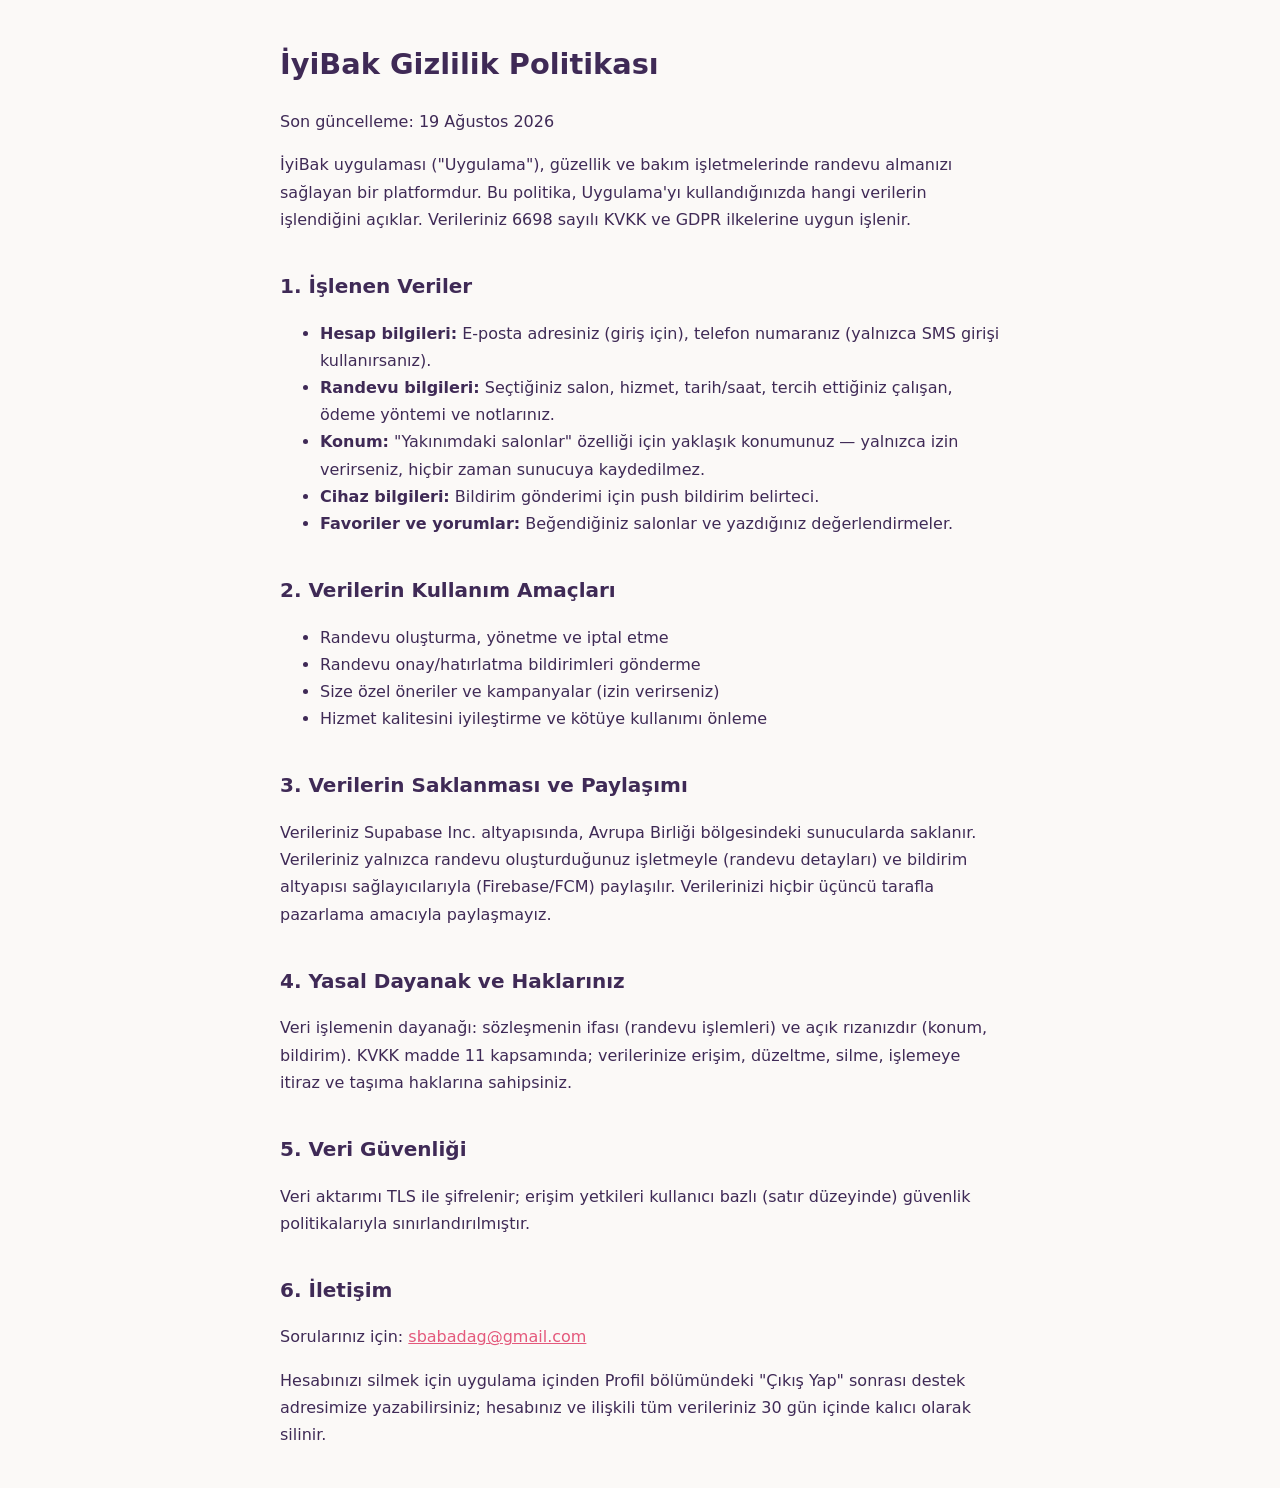
==== index.html @ 0dea0f05 "Gizlilik politikası" ====
<!doctype html>
<html lang="tr">
<head>
<meta charset="utf-8">
<meta name="viewport" content="width=device-width, initial-scale=1">
<title>İyiBak — Gizlilik Politikası</title>
<style>
body{font-family:system-ui,-apple-system,'Segoe UI',Roboto,sans-serif;max-width:720px;margin:40px auto;padding:0 20px;line-height:1.7;color:#3F2A56;background:#FBF9F7}
h1{font-size:1.8em}h2{font-size:1.25em;margin-top:1.8em}code{background:#f0ece6;padding:2px 6px;border-radius:4px}
a{color:#E4597C}
</style>
</head>
<body>
<h1>İyiBak Gizlilik Politikası</h1>
<p>Son güncelleme: 19 Ağustos 2026</p>
<p>İyiBak uygulaması ("Uygulama"), güzellik ve bakım işletmelerinde randevu almanızı sağlayan bir platformdur. Bu politika, Uygulama'yı kullandığınızda hangi verilerin işlendiğini açıklar. Verileriniz 6698 sayılı KVKK ve GDPR ilkelerine uygun işlenir.</p>

<h2>1. İşlenen Veriler</h2>
<ul>
<li><strong>Hesap bilgileri:</strong> E-posta adresiniz (giriş için), telefon numaranız (yalnızca SMS girişi kullanırsanız).</li>
<li><strong>Randevu bilgileri:</strong> Seçtiğiniz salon, hizmet, tarih/saat, tercih ettiğiniz çalışan, ödeme yöntemi ve notlarınız.</li>
<li><strong>Konum:</strong> "Yakınımdaki salonlar" özelliği için yaklaşık konumunuz — yalnızca izin verirseniz, hiçbir zaman sunucuya kaydedilmez.</li>
<li><strong>Cihaz bilgileri:</strong> Bildirim gönderimi için push bildirim belirteci.</li>
<li><strong>Favoriler ve yorumlar:</strong> Beğendiğiniz salonlar ve yazdığınız değerlendirmeler.</li>
</ul>

<h2>2. Verilerin Kullanım Amaçları</h2>
<ul>
<li>Randevu oluşturma, yönetme ve iptal etme</li>
<li>Randevu onay/hatırlatma bildirimleri gönderme</li>
<li>Size özel öneriler ve kampanyalar (izin verirseniz)</li>
<li>Hizmet kalitesini iyileştirme ve kötüye kullanımı önleme</li>
</ul>

<h2>3. Verilerin Saklanması ve Paylaşımı</h2>
<p>Verileriniz Supabase Inc. altyapısında, Avrupa Birliği bölgesindeki sunucularda saklanır. Verileriniz yalnızca randevu oluşturduğunuz işletmeyle (randevu detayları) ve bildirim altyapısı sağlayıcılarıyla (Firebase/FCM) paylaşılır. Verilerinizi hiçbir üçüncü tarafla pazarlama amacıyla paylaşmayız.</p>

<h2>4. Yasal Dayanak ve Haklarınız</h2>
<p>Veri işlemenin dayanağı: sözleşmenin ifası (randevu işlemleri) ve açık rızanızdır (konum, bildirim). KVKK madde 11 kapsamında; verilerinize erişim, düzeltme, silme, işlemeye itiraz ve taşıma haklarına sahipsiniz.</p>

<h2>5. Veri Güvenliği</h2>
<p>Veri aktarımı TLS ile şifrelenir; erişim yetkileri kullanıcı bazlı (satır düzeyinde) güvenlik politikalarıyla sınırlandırılmıştır.</p>

<h2>6. İletişim</h2>
<p>Sorularınız için: <a href="mailto:sbabadag@gmail.com">sbabadag@gmail.com</a></p>
<p>Hesabınızı silmek için uygulama içinden Profil bölümündeki "Çıkış Yap" sonrası destek adresimize yazabilirsiniz; hesabınız ve ilişkili tüm verileriniz 30 gün içinde kalıcı olarak silinir.</p>
</body>
</html>
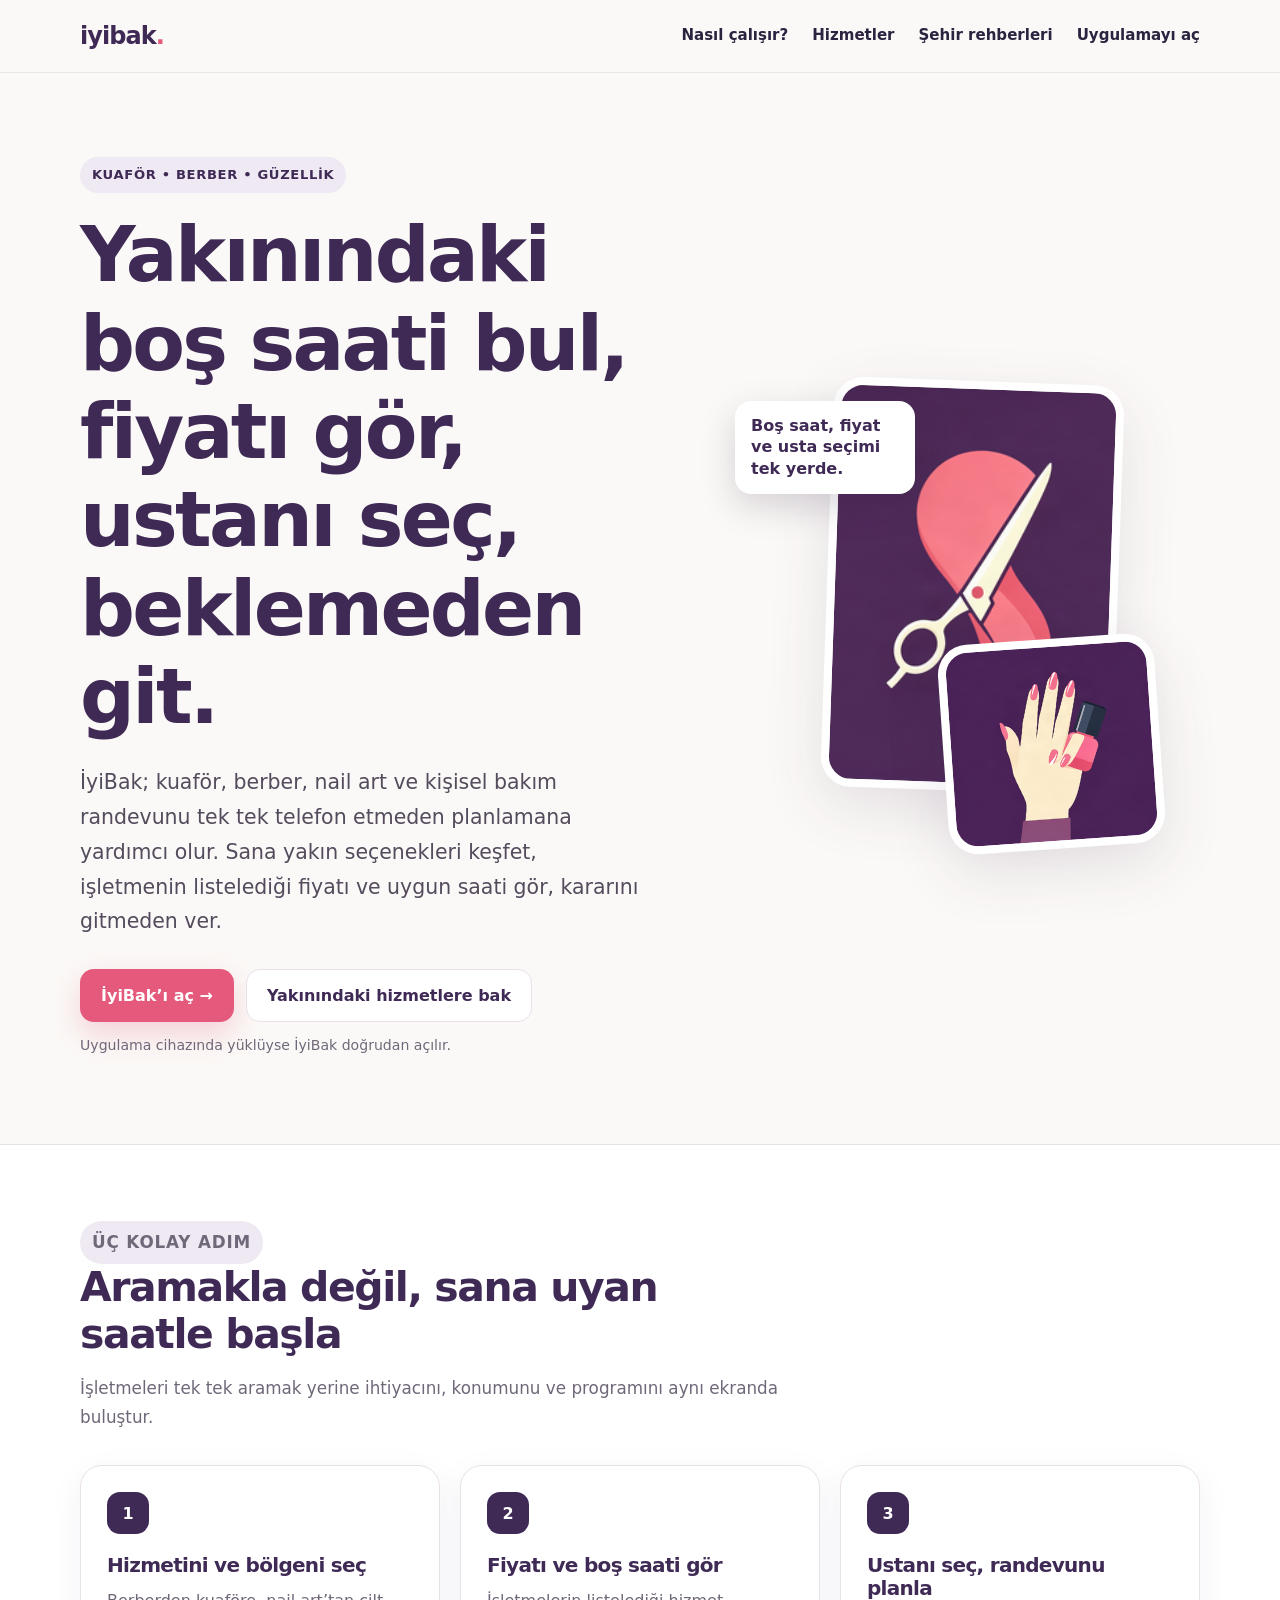
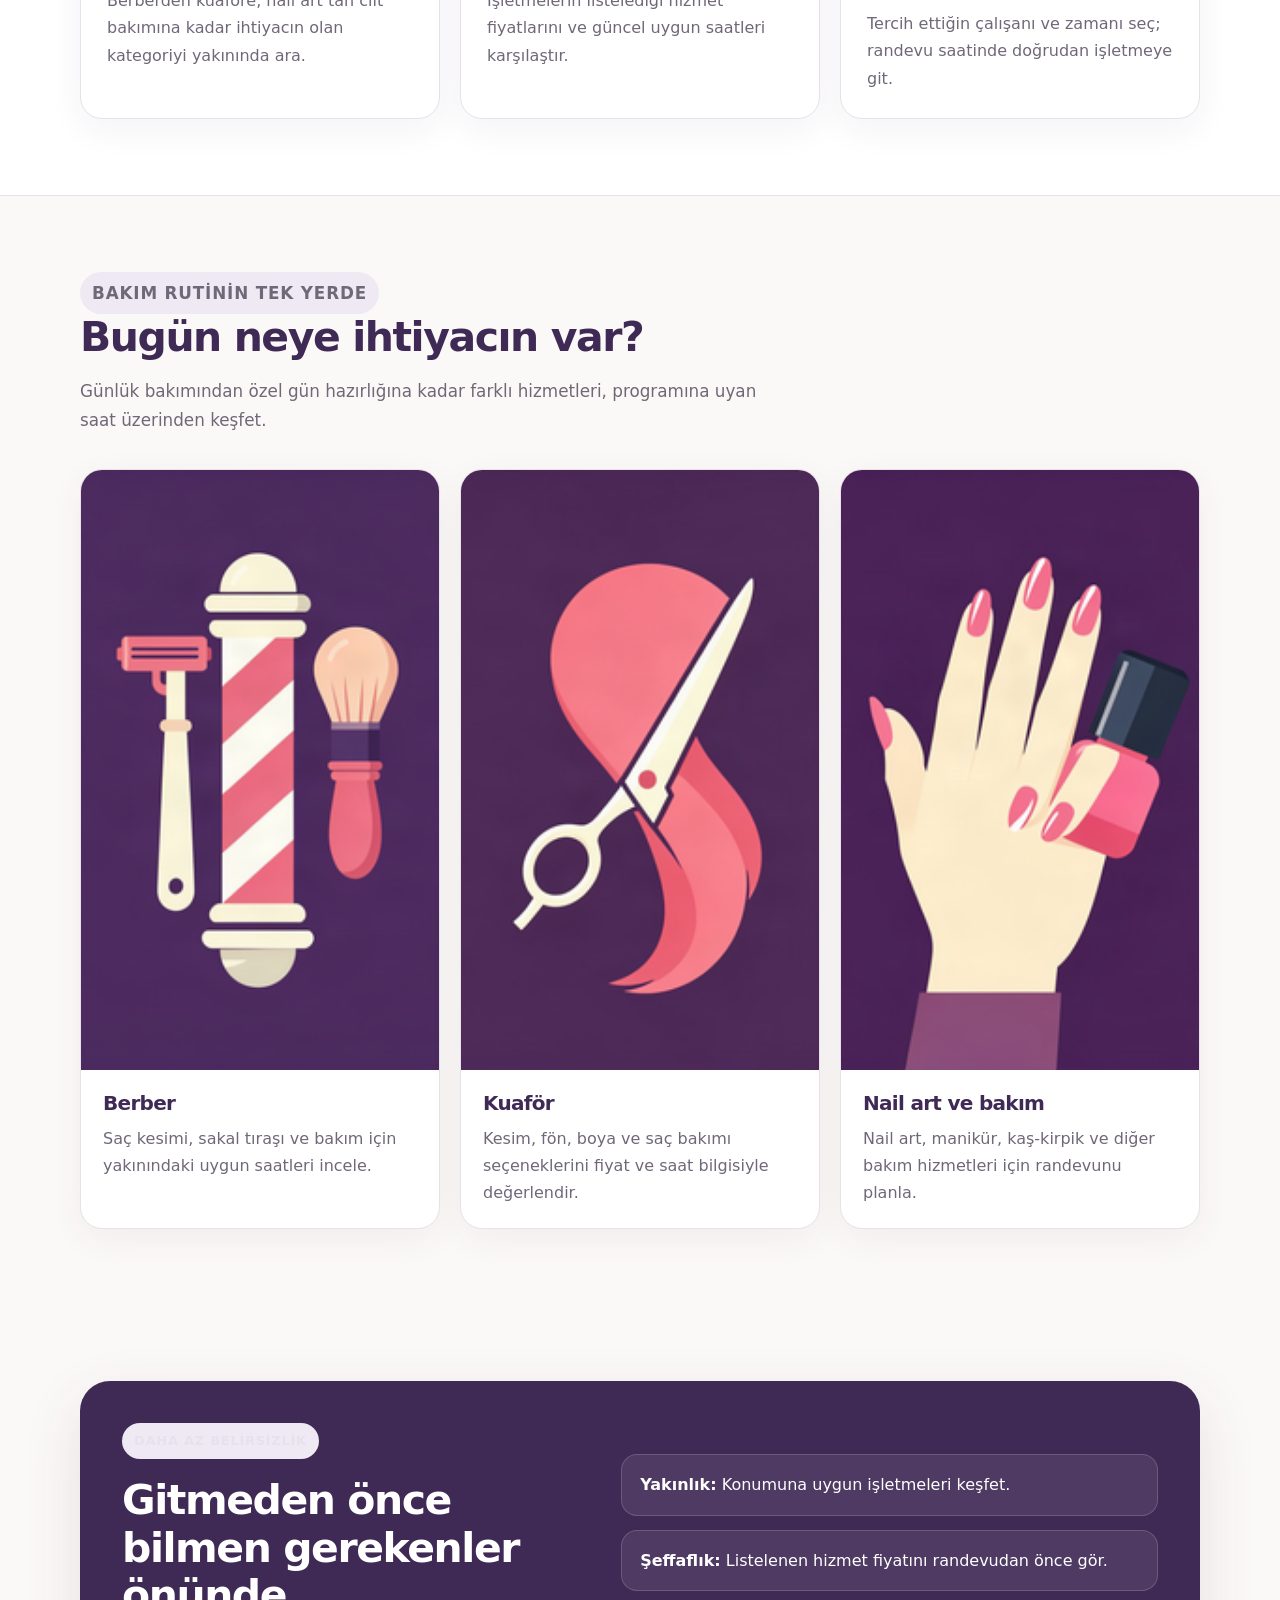
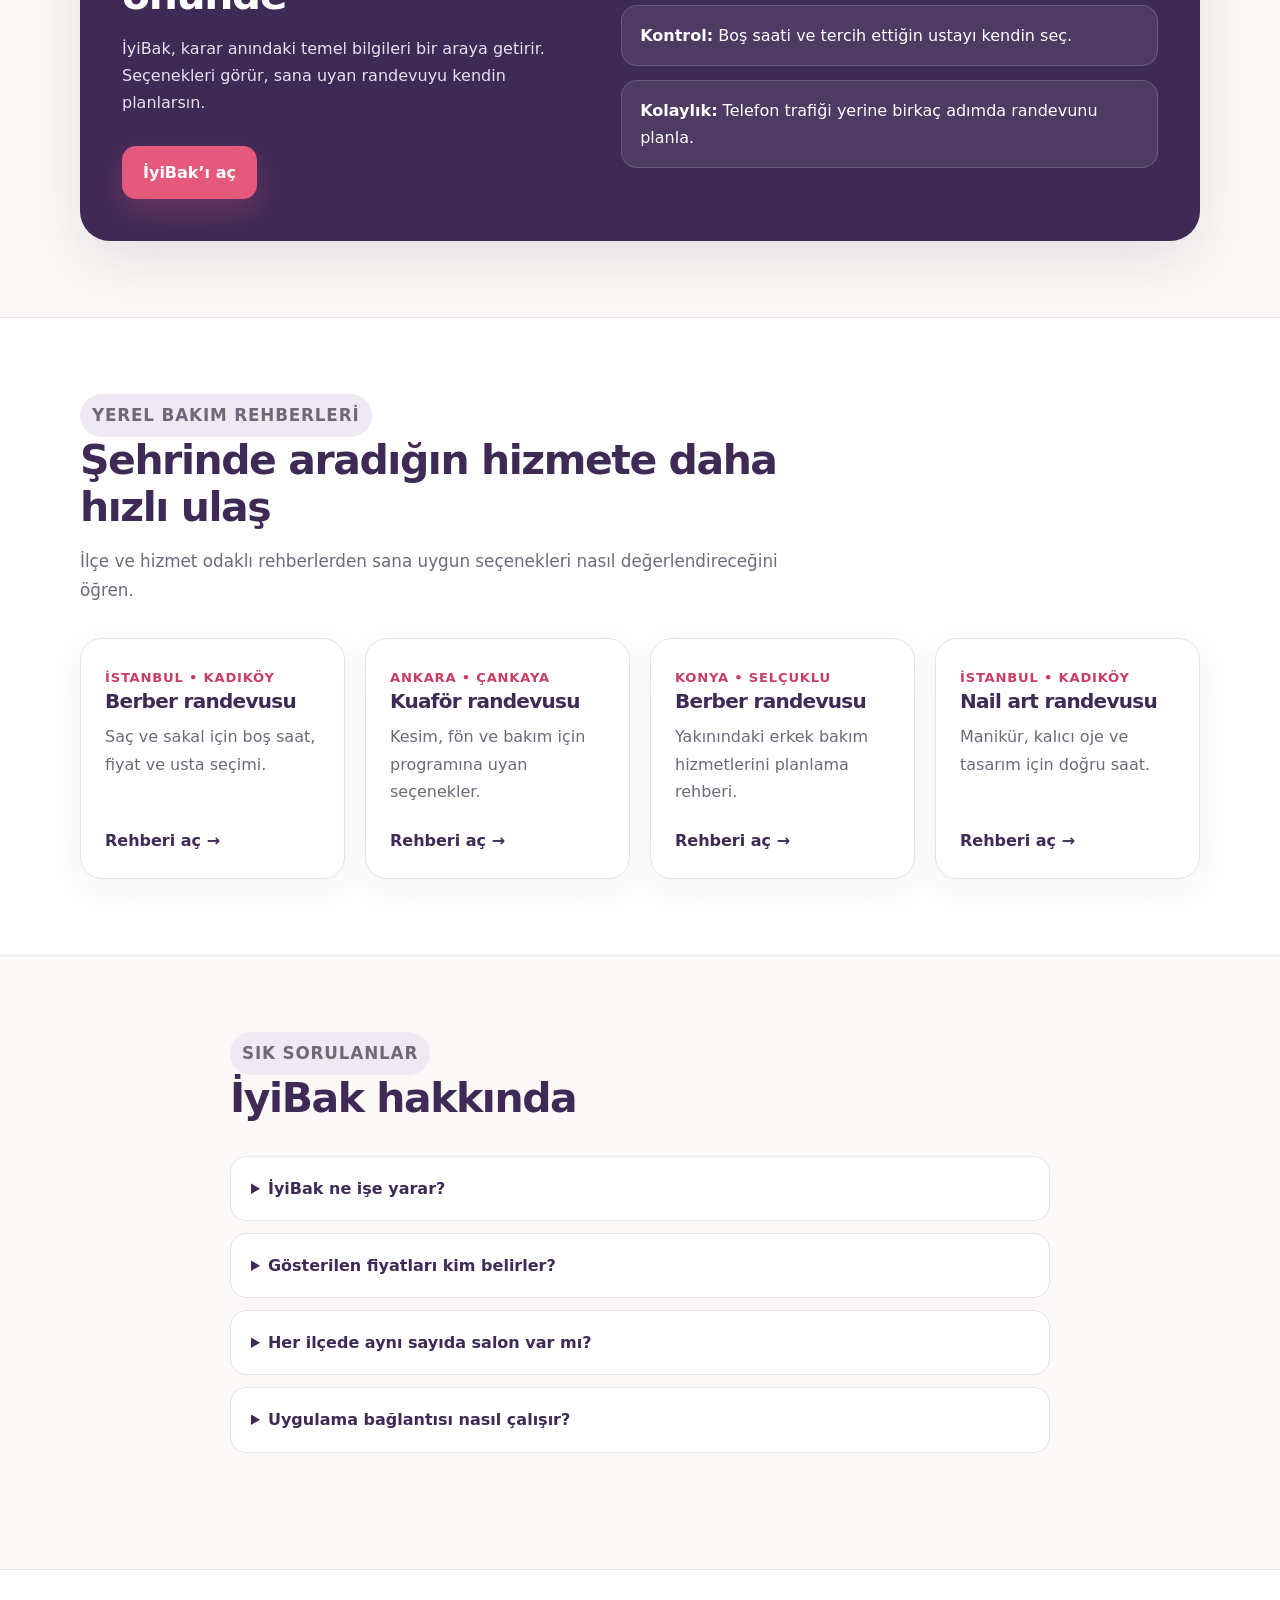
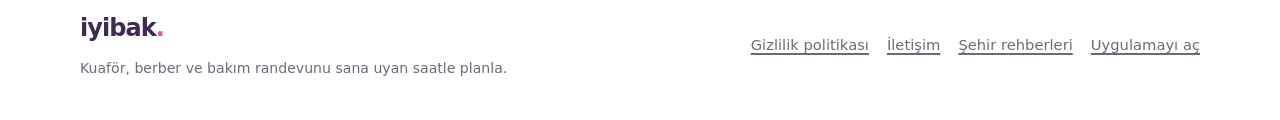
==== commit c95e22aa: "feat(seo): add local service landing pages" ====
--- a/index.html
+++ b/index.html
@@ -1,48 +1,243 @@
 <!doctype html>
 <html lang="tr">
 <head>
-<meta charset="utf-8">
-<meta name="viewport" content="width=device-width, initial-scale=1">
-<title>İyiBak — Gizlilik Politikası</title>
-<style>
-body{font-family:system-ui,-apple-system,'Segoe UI',Roboto,sans-serif;max-width:720px;margin:40px auto;padding:0 20px;line-height:1.7;color:#3F2A56;background:#FBF9F7}
-h1{font-size:1.8em}h2{font-size:1.25em;margin-top:1.8em}code{background:#f0ece6;padding:2px 6px;border-radius:4px}
-a{color:#E4597C}
-</style>
+  <meta charset="utf-8">
+  <meta name="viewport" content="width=device-width, initial-scale=1">
+  <title>İyiBak | Yakınındaki Kuaför, Berber ve Güzellik Randevusu</title>
+  <meta name="description" content="Yakınındaki boş saati bul, fiyatı gör, ustanı seç, beklemeden git. Kuaför, berber, nail art ve bakım randevunu İyiBak ile planla.">
+  <meta name="robots" content="index,follow,max-image-preview:large">
+  <meta name="theme-color" content="#3F2A56">
+  <link rel="canonical" href="https://sbabadag.github.io/iyibak-legal/">
+  <meta property="og:locale" content="tr_TR">
+  <meta property="og:type" content="website">
+  <meta property="og:site_name" content="İyiBak">
+  <meta property="og:title" content="İyiBak | Yakınındaki Boş Saati Bul">
+  <meta property="og:description" content="Fiyatı gör, ustanı seç ve kuaför, berber ya da bakım randevunu beklemeden planla.">
+  <meta property="og:url" content="https://sbabadag.github.io/iyibak-legal/">
+  <meta name="twitter:card" content="summary_large_image">
+  <link rel="stylesheet" href="site.css">
+  <script type="application/ld+json">
+  {
+    "@context": "https://schema.org",
+    "@graph": [
+      {
+        "@type": "Organization",
+        "@id": "https://sbabadag.github.io/iyibak-legal/#organization",
+        "name": "İyiBak",
+        "url": "https://sbabadag.github.io/iyibak-legal/",
+        "email": "sbabadag@gmail.com"
+      },
+      {
+        "@type": "WebSite",
+        "@id": "https://sbabadag.github.io/iyibak-legal/#website",
+        "url": "https://sbabadag.github.io/iyibak-legal/",
+        "name": "İyiBak",
+        "inLanguage": "tr-TR",
+        "publisher": {
+          "@id": "https://sbabadag.github.io/iyibak-legal/#organization"
+        }
+      }
+    ]
+  }
+  </script>
 </head>
 <body>
-<h1>İyiBak Gizlilik Politikası</h1>
-<p>Son güncelleme: 19 Ağustos 2026</p>
-<p>İyiBak uygulaması ("Uygulama"), güzellik ve bakım işletmelerinde randevu almanızı sağlayan bir platformdur. Bu politika, Uygulama'yı kullandığınızda hangi verilerin işlendiğini açıklar. Verileriniz 6698 sayılı KVKK ve GDPR ilkelerine uygun işlenir.</p>
-
-<h2>1. İşlenen Veriler</h2>
-<ul>
-<li><strong>Hesap bilgileri:</strong> E-posta adresiniz (giriş için), telefon numaranız (yalnızca SMS girişi kullanırsanız).</li>
-<li><strong>Randevu bilgileri:</strong> Seçtiğiniz salon, hizmet, tarih/saat, tercih ettiğiniz çalışan, ödeme yöntemi ve notlarınız.</li>
-<li><strong>Konum:</strong> "Yakınımdaki salonlar" özelliği için yaklaşık konumunuz — yalnızca izin verirseniz, hiçbir zaman sunucuya kaydedilmez.</li>
-<li><strong>Cihaz bilgileri:</strong> Bildirim gönderimi için push bildirim belirteci.</li>
-<li><strong>Favoriler ve yorumlar:</strong> Beğendiğiniz salonlar ve yazdığınız değerlendirmeler.</li>
-</ul>
-
-<h2>2. Verilerin Kullanım Amaçları</h2>
-<ul>
-<li>Randevu oluşturma, yönetme ve iptal etme</li>
-<li>Randevu onay/hatırlatma bildirimleri gönderme</li>
-<li>Size özel öneriler ve kampanyalar (izin verirseniz)</li>
-<li>Hizmet kalitesini iyileştirme ve kötüye kullanımı önleme</li>
-</ul>
-
-<h2>3. Verilerin Saklanması ve Paylaşımı</h2>
-<p>Verileriniz Supabase Inc. altyapısında, Avrupa Birliği bölgesindeki sunucularda saklanır. Verileriniz yalnızca randevu oluşturduğunuz işletmeyle (randevu detayları) ve bildirim altyapısı sağlayıcılarıyla (Firebase/FCM) paylaşılır. Verilerinizi hiçbir üçüncü tarafla pazarlama amacıyla paylaşmayız.</p>
-
-<h2>4. Yasal Dayanak ve Haklarınız</h2>
-<p>Veri işlemenin dayanağı: sözleşmenin ifası (randevu işlemleri) ve açık rızanızdır (konum, bildirim). KVKK madde 11 kapsamında; verilerinize erişim, düzeltme, silme, işlemeye itiraz ve taşıma haklarına sahipsiniz.</p>
-
-<h2>5. Veri Güvenliği</h2>
-<p>Veri aktarımı TLS ile şifrelenir; erişim yetkileri kullanıcı bazlı (satır düzeyinde) güvenlik politikalarıyla sınırlandırılmıştır.</p>
-
-<h2>6. İletişim</h2>
-<p>Sorularınız için: <a href="mailto:sbabadag@gmail.com">sbabadag@gmail.com</a></p>
-<p>Hesabınızı silmek için uygulama içinden Profil bölümündeki "Çıkış Yap" sonrası destek adresimize yazabilirsiniz; hesabınız ve ilişkili tüm verileriniz 30 gün içinde kalıcı olarak silinir.</p>
+  <a class="skip-link" href="#icerik">İçeriğe geç</a>
+  <header class="site-header">
+    <div class="container nav">
+      <a class="brand" href="./" aria-label="İyiBak ana sayfa">iyibak<span class="brand-dot">.</span></a>
+      <nav class="nav-links" aria-label="Ana menü">
+        <a href="#nasil-calisir">Nasıl çalışır?</a>
+        <a href="#hizmetler">Hizmetler</a>
+        <a href="#rehberler">Şehir rehberleri</a>
+        <a class="nav-cta" href="iyibak://">Uygulamayı aç</a>
+      </nav>
+    </div>
+  </header>
+
+  <main id="icerik">
+    <section class="container hero">
+      <div>
+        <p class="eyebrow">Kuaför • Berber • Güzellik</p>
+        <h1>Yakınındaki boş saati bul, fiyatı gör, ustanı seç, beklemeden git.</h1>
+        <p class="lead">İyiBak; kuaför, berber, nail art ve kişisel bakım randevunu tek tek telefon etmeden planlamana yardımcı olur. Sana yakın seçenekleri keşfet, işletmenin listelediği fiyatı ve uygun saati gör, kararını gitmeden ver.</p>
+        <div class="actions">
+          <a class="btn btn-primary" href="iyibak://" aria-label="İyiBak uygulamasını aç">İyiBak’ı aç →</a>
+          <a class="btn btn-secondary" href="#rehberler">Yakınındaki hizmetlere bak</a>
+        </div>
+        <p class="cta-note">Uygulama cihazında yüklüyse İyiBak doğrudan açılır.</p>
+      </div>
+      <div class="hero-visual" aria-label="İyiBak'taki bakım kategorilerinden örnekler">
+        <div class="hero-badge">Boş saat, fiyat ve usta seçimi tek yerde.</div>
+        <figure class="hero-card hero-card-main">
+          <img src="kategori/sac.png" alt="Kuaförde saç bakımı hizmeti" width="800" height="600">
+        </figure>
+        <figure class="hero-card hero-card-small">
+          <img src="kategori/tirnak.png" alt="Nail art ve manikür hizmeti" width="600" height="450">
+        </figure>
+      </div>
+    </section>
+
+    <section id="nasil-calisir" class="section section-soft">
+      <div class="container">
+        <div class="section-intro">
+          <p class="eyebrow">Üç kolay adım</p>
+          <h2>Aramakla değil, sana uyan saatle başla</h2>
+          <p>İşletmeleri tek tek aramak yerine ihtiyacını, konumunu ve programını aynı ekranda buluştur.</p>
+        </div>
+        <div class="grid-3">
+          <article class="card step-card">
+            <div class="step-number">1</div>
+            <h3>Hizmetini ve bölgeni seç</h3>
+            <p>Berberden kuaföre, nail art’tan cilt bakımına kadar ihtiyacın olan kategoriyi yakınında ara.</p>
+          </article>
+          <article class="card step-card">
+            <div class="step-number">2</div>
+            <h3>Fiyatı ve boş saati gör</h3>
+            <p>İşletmelerin listelediği hizmet fiyatlarını ve güncel uygun saatleri karşılaştır.</p>
+          </article>
+          <article class="card step-card">
+            <div class="step-number">3</div>
+            <h3>Ustanı seç, randevunu planla</h3>
+            <p>Tercih ettiğin çalışanı ve zamanı seç; randevu saatinde doğrudan işletmeye git.</p>
+          </article>
+        </div>
+      </div>
+    </section>
+
+    <section id="hizmetler" class="container section">
+      <div class="section-intro">
+        <p class="eyebrow">Bakım rutinin tek yerde</p>
+        <h2>Bugün neye ihtiyacın var?</h2>
+        <p>Günlük bakımından özel gün hazırlığına kadar farklı hizmetleri, programına uyan saat üzerinden keşfet.</p>
+      </div>
+      <div class="grid-3">
+        <article class="card feature-card">
+          <img src="kategori/berber.png" alt="Berberde saç ve sakal hizmeti" loading="lazy" width="800" height="600">
+          <div class="feature-card-body">
+            <h3>Berber</h3>
+            <p>Saç kesimi, sakal tıraşı ve bakım için yakınındaki uygun saatleri incele.</p>
+          </div>
+        </article>
+        <article class="card feature-card">
+          <img src="kategori/sac.png" alt="Kuaförde saç kesimi ve şekillendirme" loading="lazy" width="800" height="600">
+          <div class="feature-card-body">
+            <h3>Kuaför</h3>
+            <p>Kesim, fön, boya ve saç bakımı seçeneklerini fiyat ve saat bilgisiyle değerlendir.</p>
+          </div>
+        </article>
+        <article class="card feature-card">
+          <img src="kategori/tirnak.png" alt="Nail art, manikür ve tırnak bakımı" loading="lazy" width="800" height="600">
+          <div class="feature-card-body">
+            <h3>Nail art ve bakım</h3>
+            <p>Nail art, manikür, kaş-kirpik ve diğer bakım hizmetleri için randevunu planla.</p>
+          </div>
+        </article>
+      </div>
+    </section>
+
+    <section class="container section">
+      <div class="promise">
+        <div>
+          <p class="eyebrow">Daha az belirsizlik</p>
+          <h2>Gitmeden önce bilmen gerekenler önünde</h2>
+          <p>İyiBak, karar anındaki temel bilgileri bir araya getirir. Seçenekleri görür, sana uyan randevuyu kendin planlarsın.</p>
+          <div class="actions">
+            <a class="btn btn-primary" href="iyibak://">İyiBak’ı aç</a>
+          </div>
+        </div>
+        <ul class="promise-list">
+          <li><strong>Yakınlık:</strong> Konumuna uygun işletmeleri keşfet.</li>
+          <li><strong>Şeffaflık:</strong> Listelenen hizmet fiyatını randevudan önce gör.</li>
+          <li><strong>Kontrol:</strong> Boş saati ve tercih ettiğin ustayı kendin seç.</li>
+          <li><strong>Kolaylık:</strong> Telefon trafiği yerine birkaç adımda randevunu planla.</li>
+        </ul>
+      </div>
+    </section>
+
+    <section id="rehberler" class="section section-soft">
+      <div class="container">
+        <div class="section-intro">
+          <p class="eyebrow">Yerel bakım rehberleri</p>
+          <h2>Şehrinde aradığın hizmete daha hızlı ulaş</h2>
+          <p>İlçe ve hizmet odaklı rehberlerden sana uygun seçenekleri nasıl değerlendireceğini öğren.</p>
+        </div>
+        <div class="grid-4">
+          <a class="card guide-card" href="seo/istanbul-kadikoy-berber.html">
+            <div>
+              <span class="guide-location">İstanbul • Kadıköy</span>
+              <h3>Berber randevusu</h3>
+              <p>Saç ve sakal için boş saat, fiyat ve usta seçimi.</p>
+            </div>
+            <span class="guide-arrow">Rehberi aç →</span>
+          </a>
+          <a class="card guide-card" href="seo/ankara-cankaya-kuafor.html">
+            <div>
+              <span class="guide-location">Ankara • Çankaya</span>
+              <h3>Kuaför randevusu</h3>
+              <p>Kesim, fön ve bakım için programına uyan seçenekler.</p>
+            </div>
+            <span class="guide-arrow">Rehberi aç →</span>
+          </a>
+          <a class="card guide-card" href="seo/konya-selcuklu-berber.html">
+            <div>
+              <span class="guide-location">Konya • Selçuklu</span>
+              <h3>Berber randevusu</h3>
+              <p>Yakınındaki erkek bakım hizmetlerini planlama rehberi.</p>
+            </div>
+            <span class="guide-arrow">Rehberi aç →</span>
+          </a>
+          <a class="card guide-card" href="seo/istanbul-kadikoy-nail-art.html">
+            <div>
+              <span class="guide-location">İstanbul • Kadıköy</span>
+              <h3>Nail art randevusu</h3>
+              <p>Manikür, kalıcı oje ve tasarım için doğru saat.</p>
+            </div>
+            <span class="guide-arrow">Rehberi aç →</span>
+          </a>
+        </div>
+      </div>
+    </section>
+
+    <section class="narrow section" aria-labelledby="sss-baslik">
+      <div class="section-intro">
+        <p class="eyebrow">Sık sorulanlar</p>
+        <h2 id="sss-baslik">İyiBak hakkında</h2>
+      </div>
+      <div class="faq-list">
+        <details>
+          <summary>İyiBak ne işe yarar?</summary>
+          <p>İyiBak; kuaför, berber ve kişisel bakım işletmelerini keşfetmene, listelenen hizmet fiyatlarını ve uygun saatleri görmene, çalışan seçerek randevu planlamana yardımcı olan bir platformdur.</p>
+        </details>
+        <details>
+          <summary>Gösterilen fiyatları kim belirler?</summary>
+          <p>Hizmet fiyatlarını işletmeler listeler ve günceller. Randevu vermeden önce seçtiğin hizmetin kapsamını ve güncel fiyatını profil üzerinde kontrol etmen önerilir.</p>
+        </details>
+        <details>
+          <summary>Her ilçede aynı sayıda salon var mı?</summary>
+          <p>Hayır. İşletme ve boş saat kapsamı bölgeye ve güne göre değişebilir. Arama ekranı, o anda platformda listelenen seçenekleri gösterir.</p>
+        </details>
+        <details>
+          <summary>Uygulama bağlantısı nasıl çalışır?</summary>
+          <p>“İyiBak’ı aç” düğmesi <code>iyibak://</code> bağlantısını kullanır. Uygulama cihazında yüklüyse doğrudan açılır; yüklü değilse tarayıcın bağlantıyı açamayabilir.</p>
+        </details>
+      </div>
+    </section>
+  </main>
+
+  <footer class="site-footer">
+    <div class="container footer-grid">
+      <div>
+        <a class="brand" href="./">iyibak<span class="brand-dot">.</span></a>
+        <p class="footer-copy">Kuaför, berber ve bakım randevunu sana uyan saatle planla.</p>
+      </div>
+      <nav class="footer-links" aria-label="Alt menü">
+        <a href="privacy.html">Gizlilik politikası</a>
+        <a href="mailto:sbabadag@gmail.com">İletişim</a>
+        <a href="#rehberler">Şehir rehberleri</a>
+        <a href="iyibak://">Uygulamayı aç</a>
+      </nav>
+    </div>
+  </footer>
 </body>
 </html>
--- a/site.css
+++ b/site.css
@@ -0,0 +1,762 @@
+:root {
+  --plum: #3f2a56;
+  --plum-dark: #2b1b3c;
+  --rose: #e4597c;
+  --rose-dark: #c83f63;
+  --cream: #fbf9f7;
+  --paper: #ffffff;
+  --ink: #2b2340;
+  --muted: #706879;
+  --line: #e9e1e8;
+  --soft-rose: #fce8ee;
+  --soft-plum: #eee9f3;
+  --shadow: 0 20px 60px rgba(63, 42, 86, 0.12);
+  --radius: 22px;
+}
+
+* {
+  box-sizing: border-box;
+}
+
+html {
+  scroll-behavior: smooth;
+}
+
+body {
+  margin: 0;
+  color: var(--ink);
+  background: var(--cream);
+  font-family: system-ui, -apple-system, "Segoe UI", Roboto, Arial, sans-serif;
+  font-size: 16px;
+  line-height: 1.7;
+  -webkit-font-smoothing: antialiased;
+}
+
+img {
+  display: block;
+  max-width: 100%;
+}
+
+a {
+  color: var(--rose-dark);
+  text-decoration-thickness: 1.5px;
+  text-underline-offset: 3px;
+}
+
+a:hover {
+  color: var(--plum);
+}
+
+button,
+a {
+  -webkit-tap-highlight-color: transparent;
+}
+
+.skip-link {
+  position: absolute;
+  top: -100px;
+  left: 16px;
+  z-index: 100;
+  padding: 10px 14px;
+  border-radius: 10px;
+  color: #fff;
+  background: var(--plum);
+}
+
+.skip-link:focus {
+  top: 12px;
+}
+
+.site-header {
+  position: sticky;
+  top: 0;
+  z-index: 20;
+  border-bottom: 1px solid rgba(233, 225, 232, 0.9);
+  background: rgba(251, 249, 247, 0.92);
+  backdrop-filter: blur(14px);
+}
+
+.container {
+  width: min(1120px, calc(100% - 40px));
+  margin-inline: auto;
+}
+
+.narrow {
+  width: min(820px, calc(100% - 40px));
+  margin-inline: auto;
+}
+
+.nav {
+  display: flex;
+  min-height: 72px;
+  align-items: center;
+  justify-content: space-between;
+  gap: 24px;
+}
+
+.brand {
+  color: var(--plum);
+  font-size: 1.5rem;
+  font-weight: 850;
+  letter-spacing: -0.04em;
+  text-decoration: none;
+}
+
+.brand-dot {
+  color: var(--rose);
+}
+
+.nav-links {
+  display: flex;
+  align-items: center;
+  gap: 24px;
+  font-size: 0.94rem;
+  font-weight: 650;
+}
+
+.nav-links a {
+  color: var(--ink);
+  text-decoration: none;
+}
+
+.nav-links a:hover {
+  color: var(--rose-dark);
+}
+
+.hero {
+  display: grid;
+  grid-template-columns: minmax(0, 1.08fr) minmax(300px, 0.92fr);
+  gap: 70px;
+  align-items: center;
+  padding-block: 84px 72px;
+}
+
+.eyebrow {
+  display: inline-flex;
+  align-items: center;
+  gap: 8px;
+  margin: 0 0 18px;
+  padding: 7px 12px;
+  border-radius: 999px;
+  color: var(--plum);
+  background: var(--soft-plum);
+  font-size: 0.82rem;
+  font-weight: 800;
+  letter-spacing: 0.05em;
+  text-transform: uppercase;
+}
+
+h1,
+h2,
+h3 {
+  color: var(--plum);
+  line-height: 1.15;
+  letter-spacing: -0.035em;
+}
+
+h1 {
+  max-width: 820px;
+  margin: 0;
+  font-size: clamp(2.5rem, 6vw, 5rem);
+}
+
+h2 {
+  margin: 0 0 16px;
+  font-size: clamp(1.8rem, 3.2vw, 2.75rem);
+}
+
+h3 {
+  margin: 0 0 10px;
+  font-size: 1.25rem;
+}
+
+.lead {
+  max-width: 680px;
+  margin: 24px 0 0;
+  color: #544b5c;
+  font-size: clamp(1.08rem, 1.8vw, 1.28rem);
+}
+
+.actions {
+  display: flex;
+  flex-wrap: wrap;
+  gap: 12px;
+  margin-top: 30px;
+}
+
+.btn {
+  display: inline-flex;
+  min-height: 50px;
+  align-items: center;
+  justify-content: center;
+  gap: 8px;
+  padding: 12px 20px;
+  border: 1px solid transparent;
+  border-radius: 14px;
+  font-weight: 800;
+  text-decoration: none;
+  transition: transform 160ms ease, box-shadow 160ms ease, background 160ms ease;
+}
+
+.btn:hover {
+  transform: translateY(-2px);
+}
+
+.btn-primary {
+  color: #fff;
+  background: var(--rose);
+  box-shadow: 0 12px 30px rgba(228, 89, 124, 0.25);
+}
+
+.btn-primary:hover {
+  color: #fff;
+  background: var(--rose-dark);
+}
+
+.btn-secondary {
+  border-color: var(--line);
+  color: var(--plum);
+  background: #fff;
+}
+
+.btn-secondary:hover {
+  color: var(--plum);
+  box-shadow: 0 10px 25px rgba(63, 42, 86, 0.1);
+}
+
+.cta-note {
+  margin-top: 12px;
+  color: var(--muted);
+  font-size: 0.88rem;
+}
+
+.hero-visual {
+  position: relative;
+  min-height: 500px;
+}
+
+.hero-card {
+  position: absolute;
+  overflow: hidden;
+  border: 8px solid rgba(255, 255, 255, 0.92);
+  border-radius: 30px;
+  background: var(--paper);
+  box-shadow: var(--shadow);
+}
+
+.hero-card img {
+  width: 100%;
+  height: 100%;
+  object-fit: cover;
+}
+
+.hero-card-main {
+  inset: 0 42px 58px 70px;
+  transform: rotate(2deg);
+}
+
+.hero-card-small {
+  right: 0;
+  bottom: 0;
+  width: 45%;
+  height: 42%;
+  transform: rotate(-4deg);
+}
+
+.hero-badge {
+  position: absolute;
+  top: 36px;
+  left: 18px;
+  z-index: 2;
+  max-width: 180px;
+  padding: 14px 16px;
+  border-radius: 16px;
+  color: var(--plum);
+  background: #fff;
+  box-shadow: 0 12px 35px rgba(43, 27, 60, 0.18);
+  font-weight: 800;
+  line-height: 1.35;
+}
+
+.section {
+  padding-block: 76px;
+}
+
+.section-soft {
+  border-block: 1px solid var(--line);
+  background: #fff;
+}
+
+.section-intro {
+  max-width: 700px;
+  margin-bottom: 34px;
+}
+
+.section-intro p {
+  margin: 0;
+  color: var(--muted);
+  font-size: 1.05rem;
+}
+
+.grid-3,
+.grid-4 {
+  display: grid;
+  gap: 20px;
+}
+
+.grid-3 {
+  grid-template-columns: repeat(3, minmax(0, 1fr));
+}
+
+.grid-4 {
+  grid-template-columns: repeat(4, minmax(0, 1fr));
+}
+
+.card {
+  border: 1px solid var(--line);
+  border-radius: var(--radius);
+  background: var(--paper);
+  box-shadow: 0 10px 35px rgba(63, 42, 86, 0.06);
+}
+
+.step-card {
+  padding: 26px;
+}
+
+.step-number {
+  display: grid;
+  width: 42px;
+  height: 42px;
+  margin-bottom: 20px;
+  place-items: center;
+  border-radius: 13px;
+  color: #fff;
+  background: var(--plum);
+  font-weight: 850;
+}
+
+.step-card p,
+.feature-card p,
+.guide-card p {
+  margin: 0;
+  color: var(--muted);
+}
+
+.feature-card {
+  overflow: hidden;
+}
+
+.feature-card img {
+  width: 100%;
+  aspect-ratio: 4 / 3;
+  object-fit: cover;
+}
+
+.feature-card-body {
+  padding: 22px;
+}
+
+.guide-card {
+  display: flex;
+  min-height: 190px;
+  flex-direction: column;
+  justify-content: space-between;
+  padding: 24px;
+  color: var(--ink);
+  text-decoration: none;
+}
+
+.guide-card:hover {
+  border-color: #d7c9d5;
+  color: var(--ink);
+  transform: translateY(-3px);
+  box-shadow: var(--shadow);
+}
+
+.guide-location {
+  color: var(--rose-dark);
+  font-size: 0.82rem;
+  font-weight: 800;
+  letter-spacing: 0.06em;
+  text-transform: uppercase;
+}
+
+.guide-arrow {
+  margin-top: 22px;
+  color: var(--plum);
+  font-weight: 850;
+}
+
+.promise {
+  display: grid;
+  grid-template-columns: 0.9fr 1.1fr;
+  gap: 60px;
+  align-items: center;
+  padding: 42px;
+  border-radius: 30px;
+  color: #fff;
+  background: var(--plum);
+  box-shadow: var(--shadow);
+}
+
+.promise h2,
+.promise h3 {
+  color: #fff;
+}
+
+.promise p {
+  color: #e9e0ee;
+}
+
+.promise-list {
+  display: grid;
+  gap: 14px;
+  margin: 0;
+  padding: 0;
+  list-style: none;
+}
+
+.promise-list li {
+  padding: 16px 18px;
+  border: 1px solid rgba(255, 255, 255, 0.16);
+  border-radius: 16px;
+  background: rgba(255, 255, 255, 0.08);
+}
+
+.faq-list {
+  display: grid;
+  gap: 12px;
+}
+
+details {
+  border: 1px solid var(--line);
+  border-radius: 16px;
+  background: #fff;
+}
+
+summary {
+  cursor: pointer;
+  padding: 18px 20px;
+  color: var(--plum);
+  font-weight: 800;
+}
+
+details p {
+  margin: 0;
+  padding: 0 20px 20px;
+  color: var(--muted);
+}
+
+.site-footer {
+  margin-top: 40px;
+  border-top: 1px solid var(--line);
+  background: #fff;
+}
+
+.footer-grid {
+  display: flex;
+  min-height: 150px;
+  align-items: center;
+  justify-content: space-between;
+  gap: 30px;
+}
+
+.footer-links {
+  display: flex;
+  flex-wrap: wrap;
+  gap: 18px;
+}
+
+.footer-links a {
+  color: var(--muted);
+  font-size: 0.92rem;
+}
+
+.footer-copy {
+  margin: 8px 0 0;
+  color: var(--muted);
+  font-size: 0.88rem;
+}
+
+/* SEO rehber sayfaları */
+.breadcrumbs {
+  padding-top: 28px;
+  color: var(--muted);
+  font-size: 0.9rem;
+}
+
+.breadcrumbs ol {
+  display: flex;
+  flex-wrap: wrap;
+  gap: 8px;
+  margin: 0;
+  padding: 0;
+  list-style: none;
+}
+
+.breadcrumbs li:not(:last-child)::after {
+  margin-left: 8px;
+  color: #b4abb7;
+  content: "/";
+}
+
+.article-hero {
+  display: grid;
+  grid-template-columns: minmax(0, 1.15fr) minmax(260px, 0.85fr);
+  gap: 52px;
+  align-items: center;
+  padding-block: 46px 58px;
+}
+
+.article-hero h1 {
+  font-size: clamp(2.35rem, 5.2vw, 4.4rem);
+}
+
+.article-hero-image {
+  overflow: hidden;
+  border: 8px solid #fff;
+  border-radius: 28px;
+  box-shadow: var(--shadow);
+  transform: rotate(1.5deg);
+}
+
+.article-hero-image img {
+  width: 100%;
+  aspect-ratio: 4 / 3;
+  object-fit: cover;
+}
+
+.article-shell {
+  display: grid;
+  grid-template-columns: minmax(0, 1fr) 290px;
+  gap: 46px;
+  align-items: start;
+}
+
+.prose {
+  min-width: 0;
+  padding: 38px;
+  border: 1px solid var(--line);
+  border-radius: 26px;
+  background: #fff;
+  box-shadow: 0 14px 44px rgba(63, 42, 86, 0.07);
+}
+
+.prose h2 {
+  margin-top: 46px;
+  font-size: clamp(1.55rem, 2.7vw, 2.1rem);
+}
+
+.prose h2:first-child {
+  margin-top: 0;
+}
+
+.prose h3 {
+  margin-top: 30px;
+}
+
+.prose p {
+  margin: 0 0 20px;
+}
+
+.prose ul,
+.prose ol {
+  margin: 0 0 24px;
+  padding-left: 24px;
+}
+
+.prose li {
+  margin-bottom: 10px;
+}
+
+.info-box,
+.inline-cta {
+  margin-block: 30px;
+  padding: 24px;
+  border-radius: 18px;
+}
+
+.info-box {
+  border-left: 4px solid var(--rose);
+  background: var(--soft-rose);
+}
+
+.info-box p:last-child,
+.inline-cta p:last-child {
+  margin-bottom: 0;
+}
+
+.inline-cta {
+  color: #fff;
+  background: var(--plum);
+}
+
+.inline-cta h2,
+.inline-cta h3,
+.inline-cta a:not(.btn) {
+  color: #fff;
+}
+
+.inline-cta p {
+  color: #e9e0ee;
+}
+
+.side-nav {
+  position: sticky;
+  top: 98px;
+  padding: 22px;
+}
+
+.side-nav h2 {
+  margin-bottom: 14px;
+  font-size: 1.1rem;
+}
+
+.side-nav ul {
+  display: grid;
+  gap: 12px;
+  margin: 0;
+  padding: 0;
+  list-style: none;
+}
+
+.side-nav a {
+  display: block;
+  color: var(--ink);
+  font-size: 0.94rem;
+  font-weight: 650;
+}
+
+.side-nav .btn {
+  margin-top: 20px;
+  color: #fff;
+}
+
+.article-section {
+  padding-bottom: 74px;
+}
+
+.tag-row {
+  display: flex;
+  flex-wrap: wrap;
+  gap: 8px;
+  margin-top: 18px;
+}
+
+.tag {
+  padding: 6px 10px;
+  border: 1px solid var(--line);
+  border-radius: 999px;
+  color: var(--muted);
+  background: #fff;
+  font-size: 0.82rem;
+  font-weight: 700;
+}
+
+@media (max-width: 900px) {
+  .hero,
+  .article-hero,
+  .article-shell,
+  .promise {
+    grid-template-columns: 1fr;
+  }
+
+  .hero {
+    gap: 36px;
+    padding-top: 58px;
+  }
+
+  .hero-visual {
+    min-height: 430px;
+  }
+
+  .grid-4 {
+    grid-template-columns: repeat(2, minmax(0, 1fr));
+  }
+
+  .side-nav {
+    position: static;
+    order: -1;
+  }
+
+  .article-hero-image {
+    max-width: 560px;
+  }
+}
+
+@media (max-width: 680px) {
+  .container,
+  .narrow {
+    width: min(100% - 28px, 1120px);
+  }
+
+  .nav {
+    min-height: 64px;
+  }
+
+  .nav-links a:not(.nav-cta) {
+    display: none;
+  }
+
+  .nav-cta {
+    padding: 9px 13px;
+    border-radius: 10px;
+    color: #fff !important;
+    background: var(--rose);
+  }
+
+  .hero {
+    padding-block: 48px;
+  }
+
+  .hero-visual {
+    min-height: 350px;
+  }
+
+  .hero-card-main {
+    inset: 0 24px 48px 38px;
+  }
+
+  .hero-badge {
+    top: 22px;
+    left: 4px;
+    max-width: 150px;
+    font-size: 0.85rem;
+  }
+
+  .section {
+    padding-block: 56px;
+  }
+
+  .grid-3,
+  .grid-4 {
+    grid-template-columns: 1fr;
+  }
+
+  .promise,
+  .prose {
+    padding: 26px;
+  }
+
+  .article-hero {
+    gap: 30px;
+    padding-block: 38px 46px;
+  }
+
+  .footer-grid {
+    align-items: flex-start;
+    flex-direction: column;
+    padding-block: 34px;
+  }
+}
+
+@media (prefers-reduced-motion: reduce) {
+  html {
+    scroll-behavior: auto;
+  }
+
+  .btn,
+  .guide-card {
+    transition: none;
+  }
+}
